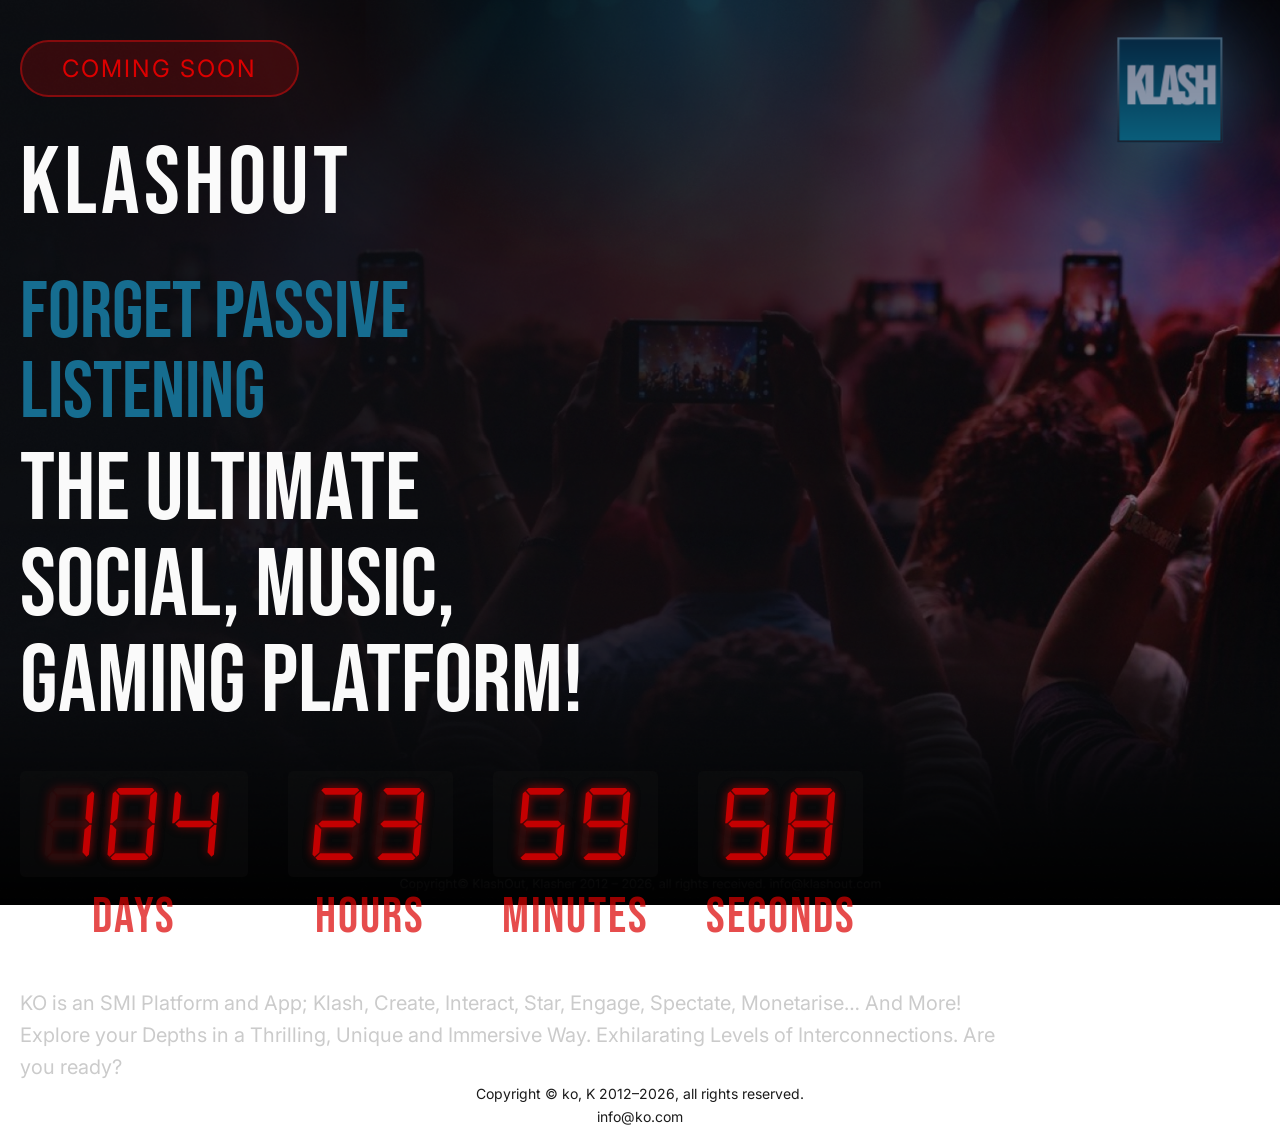
==== index.html @ 460175b8 "git init" ====
<!DOCTYPE html>
<html lang="en">
<head>
    <meta charset="UTF-8">
    <meta name="viewport" content="width=device-width, initial-scale=1.0">
    <title>KO - Coming Soon</title>
    <link rel="stylesheet" href="styles.css">

    <!-- Google Fonts -->
    <link rel="preconnect" href="https://fonts.googleapis.com">
    <link rel="preconnect" href="https://fonts.gstatic.com" crossorigin>
    <link href="https://fonts.googleapis.com/css2?family=Bebas+Neue&family=Inter:wght@400&display=swap" rel="stylesheet">

    <!-- Seven Segment Display Font with ghost segments -->
    <style>
        @font-face {
            font-family: 'DSEG7Classic';
            src: url('fonts/DSEG7-Classic/DSEG7Classic-Italic.ttf') format('truetype');
            font-weight: normal;
            font-style: italic;
        }
    </style>
</head>
<body>
    <!-- Logo Cube - Top Right (static placeholder) -->
    <div class="cube-container">
        <div class="cube">
            <div class="cube-face front"><span>KLASH</span></div>
            <div class="cube-face back"><span></span></div>
            <div class="cube-face left"><span></span></div>
            <div class="cube-face right"><span>OUT<sup class="tm">TM</sup></span></div>
            <div class="cube-face top"><span></span></div>
            <div class="cube-face bottom"><span></span></div>
        </div>
    </div>

    <!-- Main Content -->
    <main class="main-content">

        <!-- Coming Soon Badge -->
        <div class="coming-soon-badge">
            COMING SOON
        </div>

        <!-- Brand Title -->
        <h1 class="brand-title">KLASHOUT</h1>

        <!-- Tagline -->
        <div class="tagline">
            <p class="tagline-1">Forget passive listening</p>
            <p class="tagline-2">The ultimate social, music, gaming platform!</p>
        </div>

        <!-- Countdown -->
        <div class="countdown-container">
            <div class="countdown" id="countdown">
                <div class="countdown-unit">
                    <div class="countdown-value" id="days">00</div>
                    <div class="countdown-label">Days</div>
                </div>
                <div class="countdown-unit">
                    <div class="countdown-value" id="hours">00</div>
                    <div class="countdown-label">Hours</div>
                </div>
                <div class="countdown-unit">
                    <div class="countdown-value" id="minutes">00</div>
                    <div class="countdown-label">Minutes</div>
                </div>
                <div class="countdown-unit">
                    <div class="countdown-value" id="seconds">00</div>
                    <div class="countdown-label">Seconds</div>
                </div>
            </div>
            <div class="launched-message" id="launched">We're Live!</div>
        </div>

        <!-- Platform Description -->
        <p class="description">
            KO is an SMI Platform and App; Klash, Create, Interact, Star, Engage, Spectate, Monetarise… And More!
            Explore your Depths in a Thrilling, Unique and Immersive Way. Exhilarating Levels of Interconnections.
            Are you ready?
        </p>

    </main>

    <!-- Footer -->
    <footer class="footer">
        <p>Copyright © ko, K 2012–2026, all rights reserved.</p>
        <p>info@ko.com</p>
    </footer>

    <!-- JavaScript -->
    <script src="script.js"></script>

    <!-- GoatCounter Analytics -->
    <!--
        TODO: Add GoatCounter tracking script here

        Steps:
        1. Create account at https://goatcounter.com
        2. Register your domain
        3. Paste the script tag below

        Example:
        <script data-goatcounter="https://YOURCODE.goatcounter.com/count"
                async src="//gc.zgo.at/count.js"></script>
    -->
</body>
</html>
---- styles.css ----
/* ===== RESET ===== */
* {
    margin: 0;
    padding: 0;
    box-sizing: border-box;
}

/* ===== BODY ===== */
body {
    font-family: 'Inter', sans-serif;
    background-image: url('./V2_Background.png');
    background-size: cover;
    background-position: center;
    background-attachment: fixed;
    background-repeat: no-repeat;
    min-height: 100vh;
    display: flex;
    flex-direction: column;
    align-items: center;
    justify-content: space-between;
    padding: 40px 20px 20px;
    position: relative;
}

/* ===== LOGO CUBE - TOP RIGHT ===== */
.cube-container {
    position: absolute;
    top: 40px;
    right: 60px;
    perspective: 1000px;
}

/* Glow effect wrapper */
.cube-container::before {
    content: '';
    position: absolute;
    top: 50%;
    left: 50%;
    transform: translate(-50%, -50%);
    width: 250px;
    height: 250px;
    background: radial-gradient(circle, rgba(92, 156, 181, 0.6) 0%, rgba(30, 50, 69, 0.4) 40%, transparent 70%);
    filter: blur(30px);
    z-index: -1;
    pointer-events: none;
}

.cube {
    width: 100px;
    height: 100px;
    position: relative;
    transform-style: preserve-3d;
    /* Fast spin cycle animation - 3 seconds total */
    animation: cubeFastSpin 3s infinite;
}

@keyframes cubeFastSpin {
    /* Pause at starting position - 0-33.33% (1s) */
    0%, 33.33% {
        transform: rotateX(28deg) rotateY(-45deg);
        animation-timing-function: ease-in;
    }

    /* Accelerate - 33.33-37.5% (~0.125s) - slower acceleration, 0.5 rotation */
    37.5% {
        transform: rotateX(28deg) rotateY(135deg);
        animation-timing-function: linear;
    }

    /* Fast spin - 37.5-91.67% (~1.625s) - 35 full rotations at VERY high speed */
    91.67% {
        transform: rotateX(28deg) rotateY(12735deg);
        animation-timing-function: ease-out;
    }

    /* Decelerate - 91.67-95.83% (~0.125s) - smooth deceleration, 0.5 rotation */
    95.83% {
        transform: rotateX(28deg) rotateY(12915deg);
        animation-timing-function: linear;
    }

    /* Pause before loop - 95.83-100% (~0.125s) */
    100% {
        transform: rotateX(28deg) rotateY(12915deg);
    }
}

.cube-face {
    position: absolute;
    width: 100px;
    height: 100px;
    display: flex;
    align-items: center;
    justify-content: center;
    font-family: 'Bebas Neue', sans-serif;
    font-weight: 700;
    text-transform: uppercase;
    letter-spacing: 1px;
    padding: 8px;
    overflow: hidden;
    backface-visibility: hidden;
    -webkit-backface-visibility: hidden;
}

/* Gradient borders using pseudo-elements */
.cube-face::before {
    content: '';
    position: absolute;
    top: 0;
    left: 0;
    right: 0;
    bottom: 0;
    border: 2px solid transparent;
    background: linear-gradient(to bottom, #456278, #192333) border-box;
    -webkit-mask: linear-gradient(#fff 0 0) padding-box, linear-gradient(#fff 0 0);
    -webkit-mask-composite: xor;
    mask: linear-gradient(#fff 0 0) padding-box, linear-gradient(#fff 0 0);
    mask-composite: exclude;
    pointer-events: none;
}

.cube-face span {
    position: relative;
    z-index: 1;
    font-size: 18px;
    background: linear-gradient(to bottom, #848A9D, #8B9AAD);
    -webkit-background-clip: text;
    -webkit-text-fill-color: transparent;
    background-clip: text;
    width: 100%;
    text-align: center;
    line-height: 1;
    display: inline-block;
    transform: scale(1.5, 1.8);
    font-stretch: ultra-expanded;
}

/* Adjust font size based on text length - fit within 80px with 10% padding */
.cube-face.front span {
    /* KLASH - 5 letters */
    font-size: 18px;
    transform: scale(2.8, 2.8);
    letter-spacing: -1px;
}

.cube-face.right span {
    /* OUT - 3 letters */
    font-size: 28px;
    transform: scale(2.6, 1.8);
    letter-spacing: 0px;
}

.cube-face.right .tm {
    font-size: 4px;
    transform: scale(1, 0.5);
    vertical-align: super;
    /* margin-left: 1px; */
    font-weight: 400;
}

.cube-face.front {
    transform: translateZ(50px);
    background: linear-gradient(to bottom, #062842, #0A5F7C);
}

.cube-face.back {
    transform: rotateY(180deg) translateZ(50px);
    background: linear-gradient(to bottom, #062842, #0A5F7C);
}

.cube-face.left {
    transform: rotateY(-90deg) translateZ(50px);
    background: linear-gradient(to bottom, #062842, #0A5F7C);
}

.cube-face.right {
    transform: rotateY(90deg) translateZ(50px);
    background: linear-gradient(to bottom, #062842, #0A5F7C);
}

.cube-face.top {
    transform: rotateX(90deg) translateZ(50px);
    background: linear-gradient(to bottom, #062842, #0A5F7C);
}

.cube-face.bottom {
    transform: rotateX(-90deg) translateZ(50px);
    background: #0C1522;
}

/* ===== MAIN CONTENT ===== */
.main-content {
    /* border: red solid 1px; */
    display: flex;
    flex-direction: column;
    align-items: flex-start;
    justify-content: center;
    text-align: left;
    max-width: 1500px;
    width: 100%;
    flex: 1;
    gap: 40px;
}

/* ===== COMING SOON BADGE ===== */
.coming-soon-badge {
    color: #DC0000;
    background: rgba(220, 0, 0, 0.2);
    border: 2px solid rgba(254, 14, 14, 0.4);
    padding: 12px 40px;
    border-radius: 50px;
    /* font-family: 'Bebas Neue', sans-serif; */
    font-family: 'Inter', sans-serif;
    font-size: 24px;
    letter-spacing: 2px;
}

/* ===== BRAND TITLE ===== */
.brand-title {
    color: #FAFAFA;
    font-family: 'Bebas Neue', sans-serif;
    font-size: 96px;
    font-weight: 400;
    letter-spacing: 4px;
    line-height: 1;
}

/* ===== TAGLINE ===== */
.tagline {
    /* border: red solid 1px; */
    display: flex;
    flex-direction: column;
    gap: 10px;
    padding-right: 650px;
}

.tagline-1 {
    color: #166D90;
    font-family: 'Bebas Neue', sans-serif;
    font-size: 80px;
    font-weight: 400;
    line-height: 1;
}

.tagline-2 {
    color: #FAFAFA;
    font-family: 'Bebas Neue', sans-serif;
    font-size: 96px;
    font-weight: 400;
    line-height: 1;
}

/* ===== COUNTDOWN ===== */
.countdown-container {
    width: 100%;
}

.countdown {
    display: flex;
    gap: 40px;
    justify-content: flex-start;
    flex-wrap: wrap;
}

.countdown-unit {
    display: flex;
    flex-direction: column;
    align-items: center;
    gap: 10px;
}

.countdown-value {
    font-size: 72px;
    font-weight: normal;
    font-style: italic;
    font-family: 'DSEG7Classic', monospace;
    color: #C40001;
    line-height: 1.2;
    letter-spacing: 0.05em;
    position: relative;
    background: rgba(20, 20, 20, 0.3);
    padding: 10px 20px;
    border-radius: 5px;
    text-shadow: 0 0 10px rgba(196, 0, 1, 0.5);
}

/* Ghost segments (non-illuminated segments) */
.countdown-value::before {
    content: '88';
    position: absolute;
    top: 10px;
    left: 20px;
    color: rgba(50, 50, 50, 0.15);
    z-index: -1;
}

.countdown-label {
    color: rgba(220, 0, 0, 0.7);
    font-family: 'Bebas Neue', sans-serif;
    font-size: 50px;
    font-weight: 400;
    letter-spacing: 2px;
}

.launched-message {
    display: none;
    font-size: 72px;
    font-weight: 700;
    font-family: 'Bebas Neue', sans-serif;
    color: #DC0000;
}

/* ===== DESCRIPTION ===== */
.description {
    /* border: red solid 1px; */
    font-family: 'Inter', sans-serif;
    font-size: 20px;
    font-weight: 400;
    color: #CBCBCB;
    line-height: 1.6;
    max-width: 1000px;
}

/* ===== FOOTER ===== */
.footer {
    font-family: 'Inter', sans-serif;
    font-size: 14px;
    font-weight: 400;
    color: #1b1b1b;
    text-align: center;
    line-height: 1.6;
}

/* ===== RESPONSIVE ===== */
@media (max-width: 1024px) {
    .cube-container {
        top: 20px;
        right: 30px;
    }

    .cube-container::before {
        width: 200px;
        height: 200px;
    }

    .cube {
        width: 80px;
        height: 80px;
    }

    .cube-face {
        width: 80px;
        height: 80px;
        padding: 6px;
    }

    .cube-face span {
        font-size: 14px;
        transform: scale(1.5, 1.8);
    }

    .cube-face.front span {
        font-size: 14px;
        transform: scale(2.2, 1.8);
    }

    .cube-face.right span {
        font-size: 22px;
        transform: scale(1.8, 1.8);
    }

    .cube-face.right .tm {
        font-size: 6px;
    }

    .cube-face.front { transform: translateZ(40px); }
    .cube-face.back { transform: rotateY(180deg) translateZ(40px); }
    .cube-face.left { transform: rotateY(-90deg) translateZ(40px); }
    .cube-face.right { transform: rotateY(90deg) translateZ(40px); }
    .cube-face.top { transform: rotateX(90deg) translateZ(40px); }
    .cube-face.bottom { transform: rotateX(-90deg) translateZ(40px); }

    .brand-title {
        font-size: 72px;
    }

    .tagline-1 {
        font-size: 60px;
    }

    .tagline-2 {
        font-size: 72px;
    }
}

@media (max-width: 768px) {
    body {
        padding: 20px;
    }

    .cube-container {
        top: 15px;
        right: 15px;
    }

    .cube-container::before {
        width: 150px;
        height: 150px;
    }

    .cube {
        width: 60px;
        height: 60px;
    }

    .cube-face {
        width: 60px;
        height: 60px;
        padding: 5px;
    }

    .cube-face span {
        font-size: 11px;
        transform: scale(1.5, 1.8);
    }

    .cube-face.front span {
        font-size: 11px;
        transform: scale(2.2, 1.8);
    }

    .cube-face.right span {
        font-size: 17px;
        transform: scale(1.8, 1.8);
    }

    .cube-face.right .tm {
        font-size: 5px;
    }

    .cube-face.front { transform: translateZ(30px); }
    .cube-face.back { transform: rotateY(180deg) translateZ(30px); }
    .cube-face.left { transform: rotateY(-90deg) translateZ(30px); }
    .cube-face.right { transform: rotateY(90deg) translateZ(30px); }
    .cube-face.top { transform: rotateX(90deg) translateZ(30px); }
    .cube-face.bottom { transform: rotateX(-90deg) translateZ(30px); }

    .main-content {
        gap: 30px;
    }

    .coming-soon-badge {
        font-size: 18px;
        padding: 10px 30px;
    }

    .brand-title {
        font-size: 48px;
    }

    .tagline-1 {
        font-size: 36px;
    }

    .tagline-2 {
        font-size: 48px;
    }

    .countdown {
        gap: 20px;
    }

    .countdown-value {
        font-size: 48px;
    }

    .countdown-label {
        font-size: 32px;
    }

    .description {
        font-size: 16px;
    }

    .footer {
        font-size: 12px;
    }
}

@media (max-width: 480px) {
    .tagline-1 {
        font-size: 28px;
    }

    .tagline-2 {
        font-size: 36px;
    }

    .countdown-value {
        font-size: 36px;
    }

    .countdown-label {
        font-size: 24px;
    }

    .description {
        font-size: 14px;
    }
}
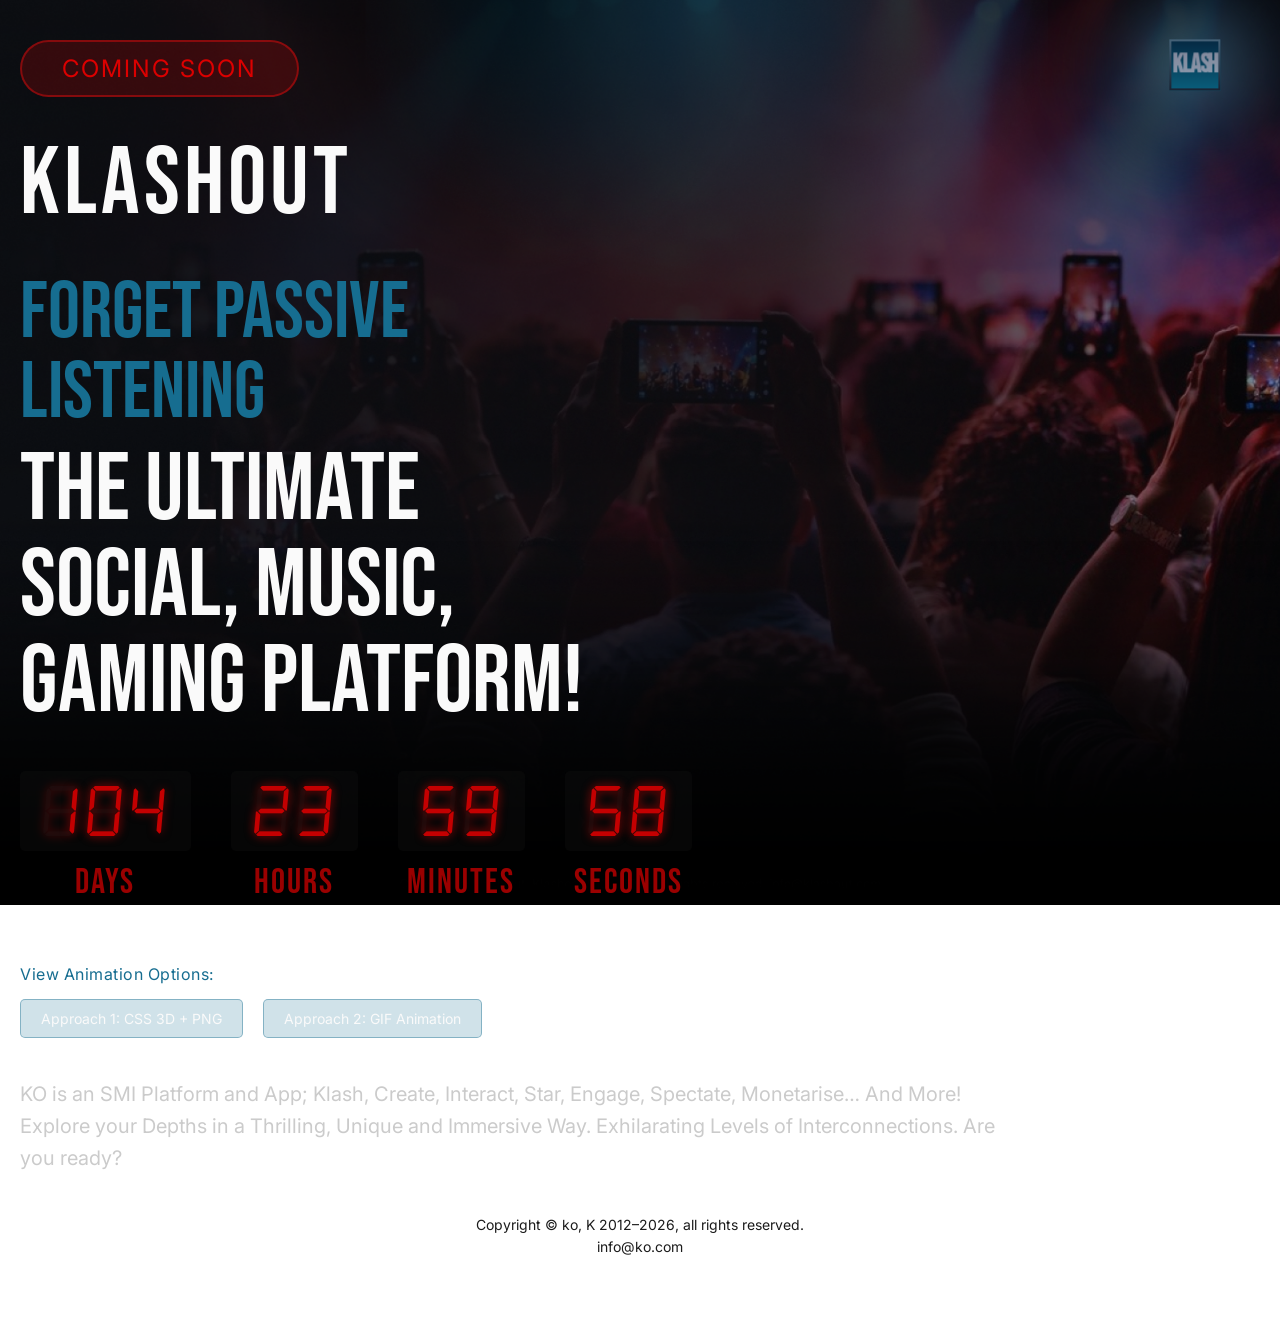
==== commit 40e53b2c: "show appraoches to logo using css and gifs" ====
--- a/index.html
+++ b/index.html
@@ -74,6 +74,15 @@
             <div class="launched-message" id="launched">We're Live!</div>
         </div>
 
+        <!-- Animation Options Navigation -->
+        <div class="animation-options">
+            <p class="options-label">View Animation Options:</p>
+            <div class="options-links">
+                <a href="index-option1.html" class="option-link">Approach 1: CSS 3D + PNG</a>
+                <a href="index-option3.html" class="option-link">Approach 2: GIF Animation</a>
+            </div>
+        </div>
+
         <!-- Platform Description -->
         <p class="description">
             KO is an SMI Platform and App; Klash, Create, Interact, Star, Engage, Spectate, Monetarise… And More!
--- a/styles.css
+++ b/styles.css
@@ -20,6 +20,19 @@
     justify-content: space-between;
     padding: 40px 20px 20px;
     position: relative;
+}
+
+/* Bottom gradient overlay */
+body::after {
+    content: '';
+    position: fixed;
+    bottom: 0;
+    left: 0;
+    right: 0;
+    height: 40vh;
+    background: linear-gradient(to bottom, transparent 0%, rgba(0, 0, 0, 0.9) 100%);
+    pointer-events: none;
+    z-index: 0;
 }
 
 /* ===== LOGO CUBE - TOP RIGHT ===== */
@@ -46,8 +59,8 @@
 }
 
 .cube {
-    width: 100px;
-    height: 100px;
+    width: 50px;
+    height: 50px;
     position: relative;
     transform-style: preserve-3d;
     /* Fast spin cycle animation - 3 seconds total */
@@ -87,8 +100,8 @@
 
 .cube-face {
     position: absolute;
-    width: 100px;
-    height: 100px;
+    width: 50px;
+    height: 50px;
     display: flex;
     align-items: center;
     justify-content: center;
@@ -96,7 +109,7 @@
     font-weight: 700;
     text-transform: uppercase;
     letter-spacing: 1px;
-    padding: 8px;
+    padding: 4px;
     overflow: hidden;
     backface-visibility: hidden;
     -webkit-backface-visibility: hidden;
@@ -122,7 +135,7 @@
 .cube-face span {
     position: relative;
     z-index: 1;
-    font-size: 18px;
+    font-size: 9px;
     background: linear-gradient(to bottom, #848A9D, #8B9AAD);
     -webkit-background-clip: text;
     -webkit-text-fill-color: transparent;
@@ -135,23 +148,23 @@
     font-stretch: ultra-expanded;
 }
 
-/* Adjust font size based on text length - fit within 80px with 10% padding */
+/* Adjust font size based on text length - fit within 40px with 10% padding */
 .cube-face.front span {
     /* KLASH - 5 letters */
-    font-size: 18px;
+    font-size: 9px;
     transform: scale(2.8, 2.8);
-    letter-spacing: -1px;
+    letter-spacing: -0.5px;
 }
 
 .cube-face.right span {
     /* OUT - 3 letters */
-    font-size: 28px;
+    font-size: 14px;
     transform: scale(2.6, 1.8);
     letter-spacing: 0px;
 }
 
 .cube-face.right .tm {
-    font-size: 4px;
+    font-size: 2px;
     transform: scale(1, 0.5);
     vertical-align: super;
     /* margin-left: 1px; */
@@ -159,32 +172,32 @@
 }
 
 .cube-face.front {
-    transform: translateZ(50px);
+    transform: translateZ(25px);
     background: linear-gradient(to bottom, #062842, #0A5F7C);
 }
 
 .cube-face.back {
-    transform: rotateY(180deg) translateZ(50px);
+    transform: rotateY(180deg) translateZ(25px);
     background: linear-gradient(to bottom, #062842, #0A5F7C);
 }
 
 .cube-face.left {
-    transform: rotateY(-90deg) translateZ(50px);
+    transform: rotateY(-90deg) translateZ(25px);
     background: linear-gradient(to bottom, #062842, #0A5F7C);
 }
 
 .cube-face.right {
-    transform: rotateY(90deg) translateZ(50px);
+    transform: rotateY(90deg) translateZ(25px);
     background: linear-gradient(to bottom, #062842, #0A5F7C);
 }
 
 .cube-face.top {
-    transform: rotateX(90deg) translateZ(50px);
+    transform: rotateX(90deg) translateZ(25px);
     background: linear-gradient(to bottom, #062842, #0A5F7C);
 }
 
 .cube-face.bottom {
-    transform: rotateX(-90deg) translateZ(50px);
+    transform: rotateX(-90deg) translateZ(25px);
     background: #0C1522;
 }
 
@@ -200,6 +213,8 @@
     width: 100%;
     flex: 1;
     gap: 40px;
+    position: relative;
+    z-index: 1;
 }
 
 /* ===== COMING SOON BADGE ===== */
@@ -270,7 +285,7 @@
 }
 
 .countdown-value {
-    font-size: 72px;
+    font-size: 50px;
     font-weight: normal;
     font-style: italic;
     font-family: 'DSEG7Classic', monospace;
@@ -297,7 +312,7 @@
 .countdown-label {
     color: rgba(220, 0, 0, 0.7);
     font-family: 'Bebas Neue', sans-serif;
-    font-size: 50px;
+    font-size: 35px;
     font-weight: 400;
     letter-spacing: 2px;
 }
@@ -321,6 +336,47 @@
     max-width: 1000px;
 }
 
+/* ===== ANIMATION OPTIONS ===== */
+.animation-options {
+    display: flex;
+    flex-direction: column;
+    gap: 15px;
+    margin-top: 20px;
+}
+
+.options-label {
+    font-family: 'Inter', sans-serif;
+    font-size: 16px;
+    font-weight: 400;
+    color: #166D90;
+    letter-spacing: 0.5px;
+}
+
+.options-links {
+    display: flex;
+    gap: 20px;
+    flex-wrap: wrap;
+}
+
+.option-link {
+    font-family: 'Inter', sans-serif;
+    font-size: 14px;
+    font-weight: 400;
+    color: #FAFAFA;
+    background: rgba(22, 109, 144, 0.2);
+    border: 1px solid rgba(22, 109, 144, 0.4);
+    padding: 10px 20px;
+    border-radius: 5px;
+    text-decoration: none;
+    transition: all 0.3s ease;
+}
+
+.option-link:hover {
+    background: rgba(22, 109, 144, 0.3);
+    border-color: rgba(22, 109, 144, 0.6);
+    color: #FFFFFF;
+}
+
 /* ===== FOOTER ===== */
 .footer {
     font-family: 'Inter', sans-serif;
@@ -329,6 +385,9 @@
     color: #1b1b1b;
     text-align: center;
     line-height: 1.6;
+    padding: 40px 20px;
+    position: relative;
+    z-index: 1;
 }
 
 /* ===== RESPONSIVE ===== */
@@ -344,41 +403,41 @@
     }
 
     .cube {
-        width: 80px;
-        height: 80px;
+        width: 40px;
+        height: 40px;
     }
 
     .cube-face {
-        width: 80px;
-        height: 80px;
-        padding: 6px;
+        width: 40px;
+        height: 40px;
+        padding: 3px;
     }
 
     .cube-face span {
-        font-size: 14px;
+        font-size: 7px;
         transform: scale(1.5, 1.8);
     }
 
     .cube-face.front span {
-        font-size: 14px;
+        font-size: 7px;
         transform: scale(2.2, 1.8);
     }
 
     .cube-face.right span {
-        font-size: 22px;
+        font-size: 11px;
         transform: scale(1.8, 1.8);
     }
 
     .cube-face.right .tm {
-        font-size: 6px;
-    }
-
-    .cube-face.front { transform: translateZ(40px); }
-    .cube-face.back { transform: rotateY(180deg) translateZ(40px); }
-    .cube-face.left { transform: rotateY(-90deg) translateZ(40px); }
-    .cube-face.right { transform: rotateY(90deg) translateZ(40px); }
-    .cube-face.top { transform: rotateX(90deg) translateZ(40px); }
-    .cube-face.bottom { transform: rotateX(-90deg) translateZ(40px); }
+        font-size: 3px;
+    }
+
+    .cube-face.front { transform: translateZ(20px); }
+    .cube-face.back { transform: rotateY(180deg) translateZ(20px); }
+    .cube-face.left { transform: rotateY(-90deg) translateZ(20px); }
+    .cube-face.right { transform: rotateY(90deg) translateZ(20px); }
+    .cube-face.top { transform: rotateX(90deg) translateZ(20px); }
+    .cube-face.bottom { transform: rotateX(-90deg) translateZ(20px); }
 
     .brand-title {
         font-size: 72px;
@@ -409,41 +468,41 @@
     }
 
     .cube {
-        width: 60px;
-        height: 60px;
+        width: 30px;
+        height: 30px;
     }
 
     .cube-face {
-        width: 60px;
-        height: 60px;
-        padding: 5px;
+        width: 30px;
+        height: 30px;
+        padding: 2.5px;
     }
 
     .cube-face span {
-        font-size: 11px;
+        font-size: 5.5px;
         transform: scale(1.5, 1.8);
     }
 
     .cube-face.front span {
-        font-size: 11px;
+        font-size: 5.5px;
         transform: scale(2.2, 1.8);
     }
 
     .cube-face.right span {
-        font-size: 17px;
+        font-size: 8.5px;
         transform: scale(1.8, 1.8);
     }
 
     .cube-face.right .tm {
-        font-size: 5px;
-    }
-
-    .cube-face.front { transform: translateZ(30px); }
-    .cube-face.back { transform: rotateY(180deg) translateZ(30px); }
-    .cube-face.left { transform: rotateY(-90deg) translateZ(30px); }
-    .cube-face.right { transform: rotateY(90deg) translateZ(30px); }
-    .cube-face.top { transform: rotateX(90deg) translateZ(30px); }
-    .cube-face.bottom { transform: rotateX(-90deg) translateZ(30px); }
+        font-size: 2.5px;
+    }
+
+    .cube-face.front { transform: translateZ(15px); }
+    .cube-face.back { transform: rotateY(180deg) translateZ(15px); }
+    .cube-face.left { transform: rotateY(-90deg) translateZ(15px); }
+    .cube-face.right { transform: rotateY(90deg) translateZ(15px); }
+    .cube-face.top { transform: rotateX(90deg) translateZ(15px); }
+    .cube-face.bottom { transform: rotateX(-90deg) translateZ(15px); }
 
     .main-content {
         gap: 30px;
@@ -482,6 +541,15 @@
         font-size: 16px;
     }
 
+    .options-label {
+        font-size: 14px;
+    }
+
+    .option-link {
+        font-size: 12px;
+        padding: 8px 16px;
+    }
+
     .footer {
         font-size: 12px;
     }
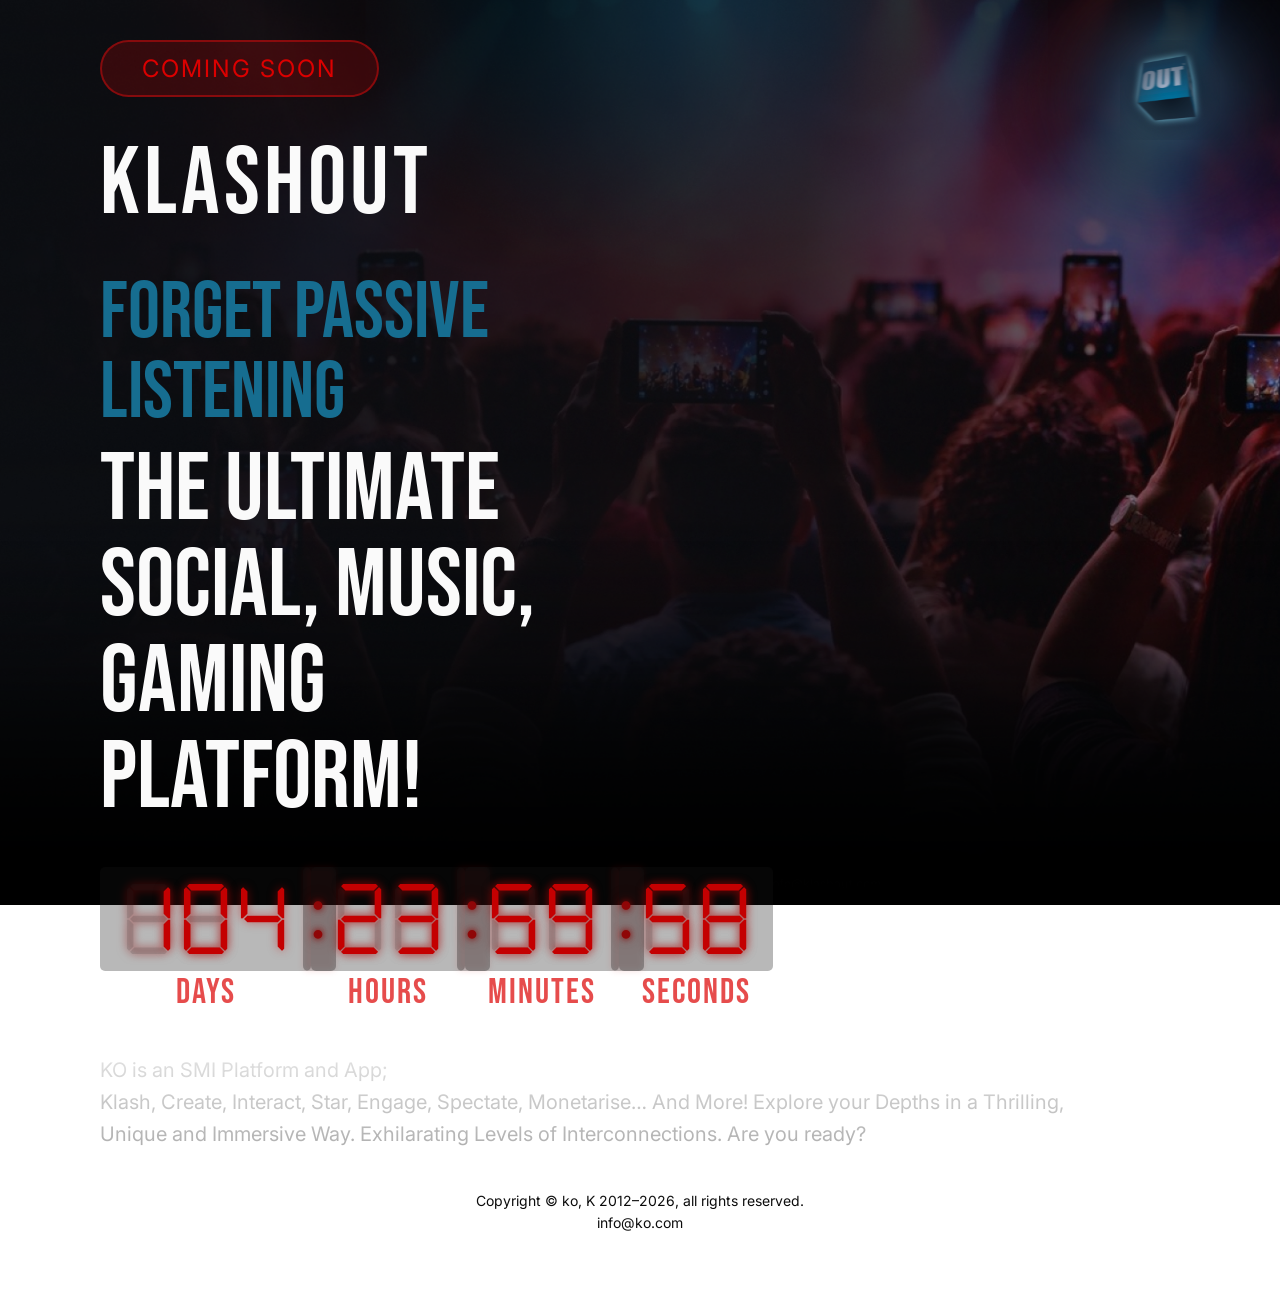
==== commit e7d99f2f: "switched to gif approach, added footer fade, fixed lining, removed italic timer" ====
--- a/index.html
+++ b/index.html
@@ -15,23 +15,16 @@
     <style>
         @font-face {
             font-family: 'DSEG7Classic';
-            src: url('fonts/DSEG7-Classic/DSEG7Classic-Italic.ttf') format('truetype');
+            src: url('fonts/DSEG7-Classic/DSEG7Classic-Regular.ttf') format('truetype');
             font-weight: normal;
-            font-style: italic;
+            font-style: normal;
         }
     </style>
 </head>
 <body>
-    <!-- Logo Cube - Top Right (static placeholder) -->
+    <!-- Logo Cube - OPTION 3: Simple GIF -->
     <div class="cube-container">
-        <div class="cube">
-            <div class="cube-face front"><span>KLASH</span></div>
-            <div class="cube-face back"><span></span></div>
-            <div class="cube-face left"><span></span></div>
-            <div class="cube-face right"><span>OUT<sup class="tm">TM</sup></span></div>
-            <div class="cube-face top"><span></span></div>
-            <div class="cube-face bottom"><span></span></div>
-        </div>
+        <img src="./Assets/spinbox/boxSpinningCropped.gif" alt="KlashOut Logo" class="cube-gif">
     </div>
 
     <!-- Main Content -->
@@ -74,20 +67,14 @@
             <div class="launched-message" id="launched">We're Live!</div>
         </div>
 
-        <!-- Animation Options Navigation -->
-        <div class="animation-options">
-            <p class="options-label">View Animation Options:</p>
-            <div class="options-links">
-                <a href="index-option1.html" class="option-link">Approach 1: CSS 3D + PNG</a>
-                <a href="index-option3.html" class="option-link">Approach 2: GIF Animation</a>
-            </div>
-        </div>
 
         <!-- Platform Description -->
         <p class="description">
-            KO is an SMI Platform and App; Klash, Create, Interact, Star, Engage, Spectate, Monetarise… And More!
+            KO is an SMI Platform and App; <br>
+            Klash, Create, Interact, Star, Engage, Spectate, Monetarise… And More!
             Explore your Depths in a Thrilling, Unique and Immersive Way. Exhilarating Levels of Interconnections.
             Are you ready?
+            <br>
         </p>
 
     </main>
--- a/styles.css
+++ b/styles.css
@@ -18,7 +18,7 @@
     flex-direction: column;
     align-items: center;
     justify-content: space-between;
-    padding: 40px 20px 20px;
+    padding: 40px 100px 20px;
     position: relative;
 }
 
@@ -35,12 +35,11 @@
     z-index: 0;
 }
 
-/* ===== LOGO CUBE - TOP RIGHT ===== */
+/* ===== LOGO CUBE - TOP RIGHT (PNG Sequence Animation) ===== */
 .cube-container {
     position: absolute;
     top: 40px;
     right: 60px;
-    perspective: 1000px;
 }
 
 /* Glow effect wrapper */
@@ -58,148 +57,27 @@
     pointer-events: none;
 }
 
-.cube {
-    width: 50px;
-    height: 50px;
-    position: relative;
-    transform-style: preserve-3d;
-    /* Fast spin cycle animation - 3 seconds total */
-    animation: cubeFastSpin 3s infinite;
-}
-
-@keyframes cubeFastSpin {
-    /* Pause at starting position - 0-33.33% (1s) */
-    0%, 33.33% {
-        transform: rotateX(28deg) rotateY(-45deg);
-        animation-timing-function: ease-in;
-    }
-
-    /* Accelerate - 33.33-37.5% (~0.125s) - slower acceleration, 0.5 rotation */
-    37.5% {
-        transform: rotateX(28deg) rotateY(135deg);
-        animation-timing-function: linear;
-    }
-
-    /* Fast spin - 37.5-91.67% (~1.625s) - 35 full rotations at VERY high speed */
-    91.67% {
-        transform: rotateX(28deg) rotateY(12735deg);
-        animation-timing-function: ease-out;
-    }
-
-    /* Decelerate - 91.67-95.83% (~0.125s) - smooth deceleration, 0.5 rotation */
-    95.83% {
-        transform: rotateX(28deg) rotateY(12915deg);
-        animation-timing-function: linear;
-    }
-
-    /* Pause before loop - 95.83-100% (~0.125s) */
-    100% {
-        transform: rotateX(28deg) rotateY(12915deg);
-    }
-}
-
-.cube-face {
-    position: absolute;
-    width: 50px;
-    height: 50px;
-    display: flex;
-    align-items: center;
-    justify-content: center;
-    font-family: 'Bebas Neue', sans-serif;
-    font-weight: 700;
-    text-transform: uppercase;
-    letter-spacing: 1px;
-    padding: 4px;
-    overflow: hidden;
-    backface-visibility: hidden;
-    -webkit-backface-visibility: hidden;
-}
-
-/* Gradient borders using pseudo-elements */
-.cube-face::before {
-    content: '';
-    position: absolute;
-    top: 0;
-    left: 0;
-    right: 0;
-    bottom: 0;
-    border: 2px solid transparent;
-    background: linear-gradient(to bottom, #456278, #192333) border-box;
-    -webkit-mask: linear-gradient(#fff 0 0) padding-box, linear-gradient(#fff 0 0);
-    -webkit-mask-composite: xor;
-    mask: linear-gradient(#fff 0 0) padding-box, linear-gradient(#fff 0 0);
-    mask-composite: exclude;
-    pointer-events: none;
-}
-
-.cube-face span {
-    position: relative;
-    z-index: 1;
-    font-size: 9px;
-    background: linear-gradient(to bottom, #848A9D, #8B9AAD);
-    -webkit-background-clip: text;
-    -webkit-text-fill-color: transparent;
-    background-clip: text;
-    width: 100%;
-    text-align: center;
-    line-height: 1;
-    display: inline-block;
-    transform: scale(1.5, 1.8);
-    font-stretch: ultra-expanded;
-}
-
-/* Adjust font size based on text length - fit within 40px with 10% padding */
-.cube-face.front span {
-    /* KLASH - 5 letters */
-    font-size: 9px;
-    transform: scale(2.8, 2.8);
-    letter-spacing: -0.5px;
-}
-
-.cube-face.right span {
-    /* OUT - 3 letters */
-    font-size: 14px;
-    transform: scale(2.6, 1.8);
-    letter-spacing: 0px;
-}
-
-.cube-face.right .tm {
-    font-size: 2px;
-    transform: scale(1, 0.5);
-    vertical-align: super;
-    /* margin-left: 1px; */
-    font-weight: 400;
-}
-
-.cube-face.front {
-    transform: translateZ(25px);
-    background: linear-gradient(to bottom, #062842, #0A5F7C);
-}
-
-.cube-face.back {
-    transform: rotateY(180deg) translateZ(25px);
-    background: linear-gradient(to bottom, #062842, #0A5F7C);
-}
-
-.cube-face.left {
-    transform: rotateY(-90deg) translateZ(25px);
-    background: linear-gradient(to bottom, #062842, #0A5F7C);
-}
-
-.cube-face.right {
-    transform: rotateY(90deg) translateZ(25px);
-    background: linear-gradient(to bottom, #062842, #0A5F7C);
-}
-
-.cube-face.top {
-    transform: rotateX(90deg) translateZ(25px);
-    background: linear-gradient(to bottom, #062842, #0A5F7C);
-}
-
-.cube-face.bottom {
-    transform: rotateX(-90deg) translateZ(25px);
-    background: #0C1522;
-}
+/* GIF cube styling */
+.cube-gif {
+    width: 100px;
+    height: 100px;
+    display: block;
+    /* Fade edges to transparent using mask */
+    mask-image: radial-gradient(circle at center,
+        black 10%,
+        rgba(0, 0, 0, 0.15) 70%,
+        transparent 100%
+    );
+}
+
+.cube-animated {
+    width: 100px;
+    height: 100px;
+    background-size: contain;
+    background-position: center;
+    background-repeat: no-repeat;
+}
+
 
 /* ===== MAIN CONTENT ===== */
 .main-content {
@@ -246,7 +124,7 @@
     display: flex;
     flex-direction: column;
     gap: 10px;
-    padding-right: 650px;
+    padding-right: 550px;
 }
 
 .tagline-1 {
@@ -272,26 +150,48 @@
 
 .countdown {
     display: flex;
-    gap: 40px;
     justify-content: flex-start;
     flex-wrap: wrap;
+    align-items: flex-end;
+    gap: 0;
 }
 
 .countdown-unit {
     display: flex;
     flex-direction: column;
     align-items: center;
-    gap: 10px;
-}
-
-.countdown-value {
-    font-size: 50px;
+}
+
+/* Add colon after countdown value except for the last unit */
+.countdown-unit:not(:last-child) .countdown-value::after {
+    content: ':';
+    position: absolute;
+    right: -25px;
+    top: 50%;
+    transform: translateY(-50%);
+    font-size: 70px;
     font-weight: normal;
-    font-style: italic;
+    font-style: normal;
     font-family: 'DSEG7Classic', monospace;
     color: #C40001;
     line-height: 1.2;
     letter-spacing: 0.05em;
+    background: rgba(20, 20, 20, 0.3);
+    padding: 10px 8px;
+    border-radius: 5px;
+    text-shadow: 0 0 10px rgba(196, 0, 1, 0.5),
+                 0 0 20px rgba(196, 0, 1, 0.3),
+                 0 0 5px rgba(196, 0, 1, 0.6);
+    filter: drop-shadow(0 0 3px rgba(196, 0, 1, 0.4));
+}
+
+.countdown-value {
+    font-size: 70px;
+    font-weight: normal;
+    font-style: normal;
+    font-family: 'DSEG7Classic', monospace;
+    color: #C40001;
+    line-height: 1.2;
     position: relative;
     background: rgba(20, 20, 20, 0.3);
     padding: 10px 20px;
@@ -331,9 +231,12 @@
     font-family: 'Inter', sans-serif;
     font-size: 20px;
     font-weight: 400;
-    color: #CBCBCB;
     line-height: 1.6;
     max-width: 1000px;
+    background: linear-gradient(to bottom, #cbcbcb86 0%, #5757577b 100%);
+    -webkit-background-clip: text;
+    -webkit-text-fill-color: transparent;
+    background-clip: text;
 }
 
 /* ===== ANIMATION OPTIONS ===== */
@@ -382,7 +285,6 @@
     font-family: 'Inter', sans-serif;
     font-size: 14px;
     font-weight: 400;
-    color: #1b1b1b;
     text-align: center;
     line-height: 1.6;
     padding: 40px 20px;
@@ -390,6 +292,13 @@
     z-index: 1;
 }
 
+.footer p {
+    background: linear-gradient(to bottom, #1b1b1b 0%, #000000 100%);
+    -webkit-background-clip: text;
+    -webkit-text-fill-color: transparent;
+    background-clip: text;
+}
+
 /* ===== RESPONSIVE ===== */
 @media (max-width: 1024px) {
     .cube-container {
@@ -400,6 +309,11 @@
     .cube-container::before {
         width: 200px;
         height: 200px;
+    }
+
+    .cube-gif {
+        width: 80px;
+        height: 80px;
     }
 
     .cube {
@@ -467,6 +381,11 @@
         height: 150px;
     }
 
+    .cube-gif {
+        width: 60px;
+        height: 60px;
+    }
+
     .cube {
         width: 30px;
         height: 30px;
@@ -526,7 +445,13 @@
     }
 
     .countdown {
-        gap: 20px;
+        gap: 0;
+    }
+
+    .countdown-unit:not(:last-child) .countdown-value::after {
+        right: -20px;
+        font-size: 48px;
+        padding: 8px 6px;
     }
 
     .countdown-value {
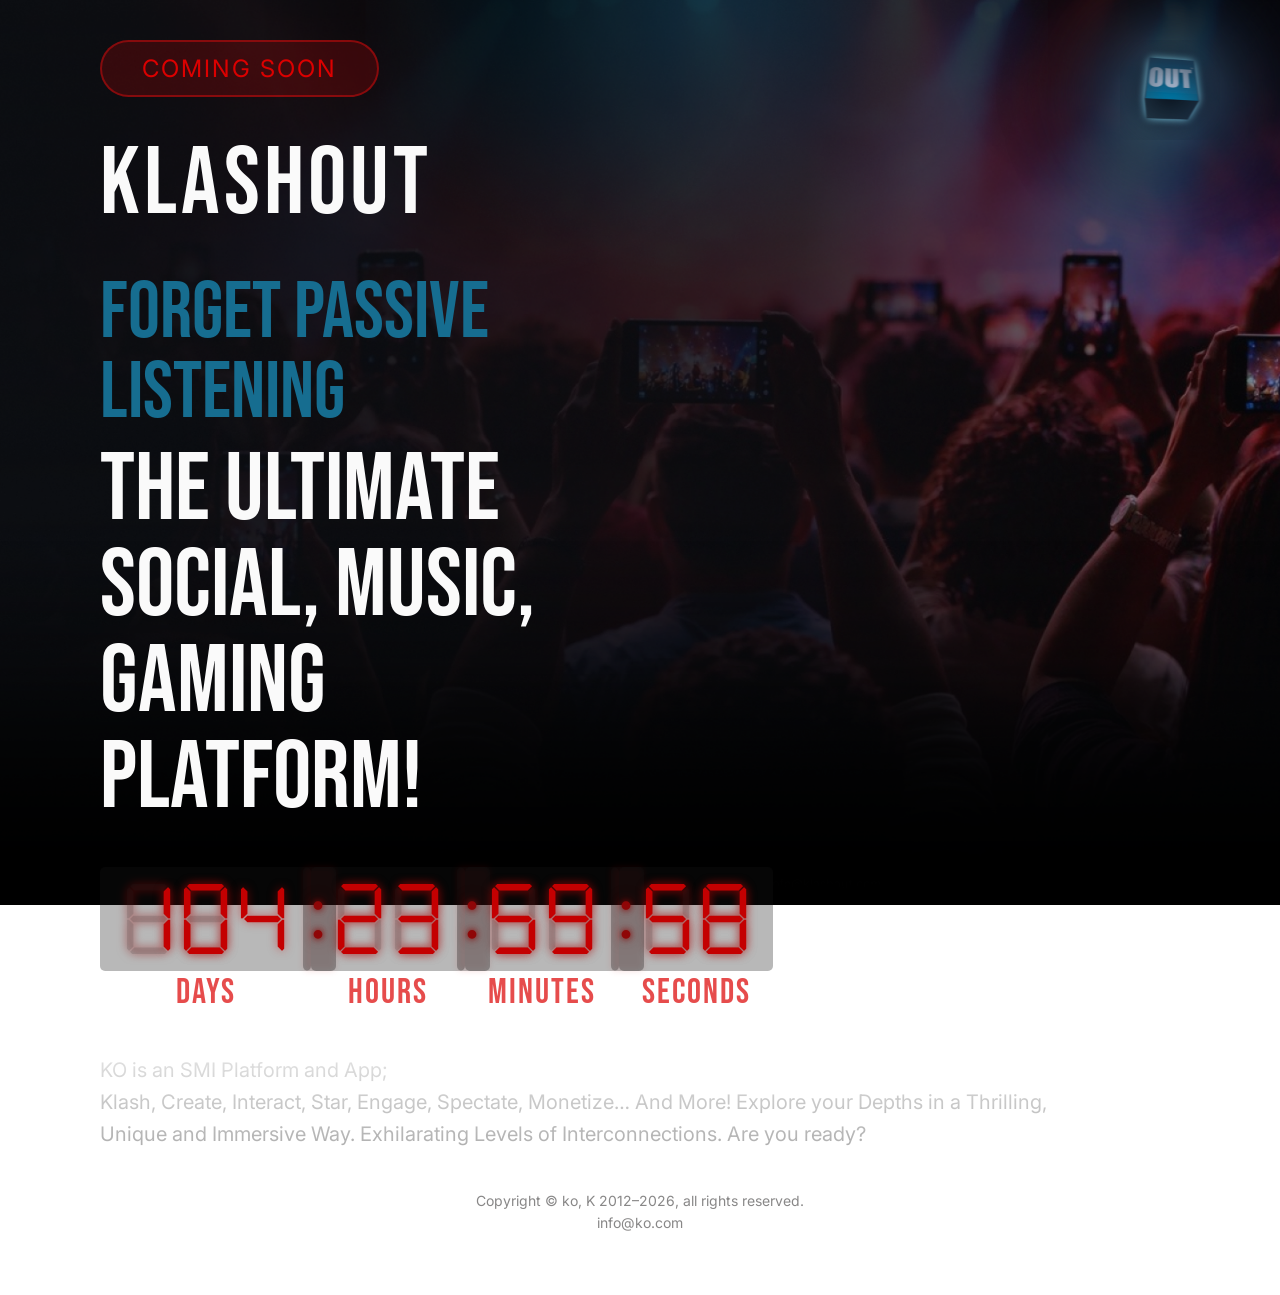
==== commit 24847aa8: "make footer visible" ====
--- a/index.html
+++ b/index.html
@@ -71,7 +71,7 @@
         <!-- Platform Description -->
         <p class="description">
             KO is an SMI Platform and App; <br>
-            Klash, Create, Interact, Star, Engage, Spectate, Monetarise… And More!
+            Klash, Create, Interact, Star, Engage, Spectate, Monetize… And More!
             Explore your Depths in a Thrilling, Unique and Immersive Way. Exhilarating Levels of Interconnections.
             Are you ready?
             <br>
--- a/styles.css
+++ b/styles.css
@@ -239,49 +239,11 @@
     background-clip: text;
 }
 
-/* ===== ANIMATION OPTIONS ===== */
-.animation-options {
-    display: flex;
-    flex-direction: column;
-    gap: 15px;
-    margin-top: 20px;
-}
-
-.options-label {
-    font-family: 'Inter', sans-serif;
-    font-size: 16px;
-    font-weight: 400;
-    color: #166D90;
-    letter-spacing: 0.5px;
-}
-
-.options-links {
-    display: flex;
-    gap: 20px;
-    flex-wrap: wrap;
-}
-
-.option-link {
-    font-family: 'Inter', sans-serif;
-    font-size: 14px;
-    font-weight: 400;
-    color: #FAFAFA;
-    background: rgba(22, 109, 144, 0.2);
-    border: 1px solid rgba(22, 109, 144, 0.4);
-    padding: 10px 20px;
-    border-radius: 5px;
-    text-decoration: none;
-    transition: all 0.3s ease;
-}
-
-.option-link:hover {
-    background: rgba(22, 109, 144, 0.3);
-    border-color: rgba(22, 109, 144, 0.6);
-    color: #FFFFFF;
-}
 
 /* ===== FOOTER ===== */
 .footer {
+    /* border: 1px red solid; */
+    color: rgba(83, 82, 82, 0.694);
     font-family: 'Inter', sans-serif;
     font-size: 14px;
     font-weight: 400;
@@ -293,10 +255,10 @@
 }
 
 .footer p {
-    background: linear-gradient(to bottom, #1b1b1b 0%, #000000 100%);
+    /* background: linear-gradient(to bottom, #1b1b1b 0%, #000000 100%); */
     -webkit-background-clip: text;
-    -webkit-text-fill-color: transparent;
-    background-clip: text;
+    /* -webkit-text-fill-color: transparent; */
+    /* background-clip: text; */
 }
 
 /* ===== RESPONSIVE ===== */
@@ -501,3 +463,80 @@
         font-size: 14px;
     }
 }
+
+/* ===== LANDSCAPE ORIENTATION ON MOBILE ===== */
+@media (max-width: 926px) and (orientation: landscape) {
+    body {
+        padding: 20px 40px 10px;
+    }
+
+    .cube-container {
+        top: 15px;
+        right: 20px;
+    }
+
+    .cube-container::before {
+        width: 120px;
+        height: 120px;
+    }
+
+    .cube-gif {
+        width: 50px;
+        height: 50px;
+    }
+
+    .main-content {
+        gap: 20px;
+    }
+
+    .coming-soon-badge {
+        font-size: 16px;
+        padding: 8px 24px;
+    }
+
+    .brand-title {
+        font-size: 48px;
+    }
+
+    .tagline {
+        padding-right: 100px;
+    }
+
+    .tagline-1 {
+        font-size: 36px;
+    }
+
+    .tagline-2 {
+        font-size: 44px;
+    }
+
+    .countdown-unit:not(:last-child) .countdown-value::after {
+        right: -18px;
+        font-size: 40px;
+        padding: 6px 5px;
+    }
+
+    .countdown-value {
+        font-size: 40px;
+        padding: 6px 12px;
+    }
+
+    .countdown-value::before {
+        top: 6px;
+        left: 12px;
+    }
+
+    .countdown-label {
+        font-size: 24px;
+    }
+
+    .description {
+        font-size: 14px;
+        max-width: 700px;
+    }
+
+    .footer {
+        font-size: 11px;
+        padding: 20px 10px;
+    }
+}
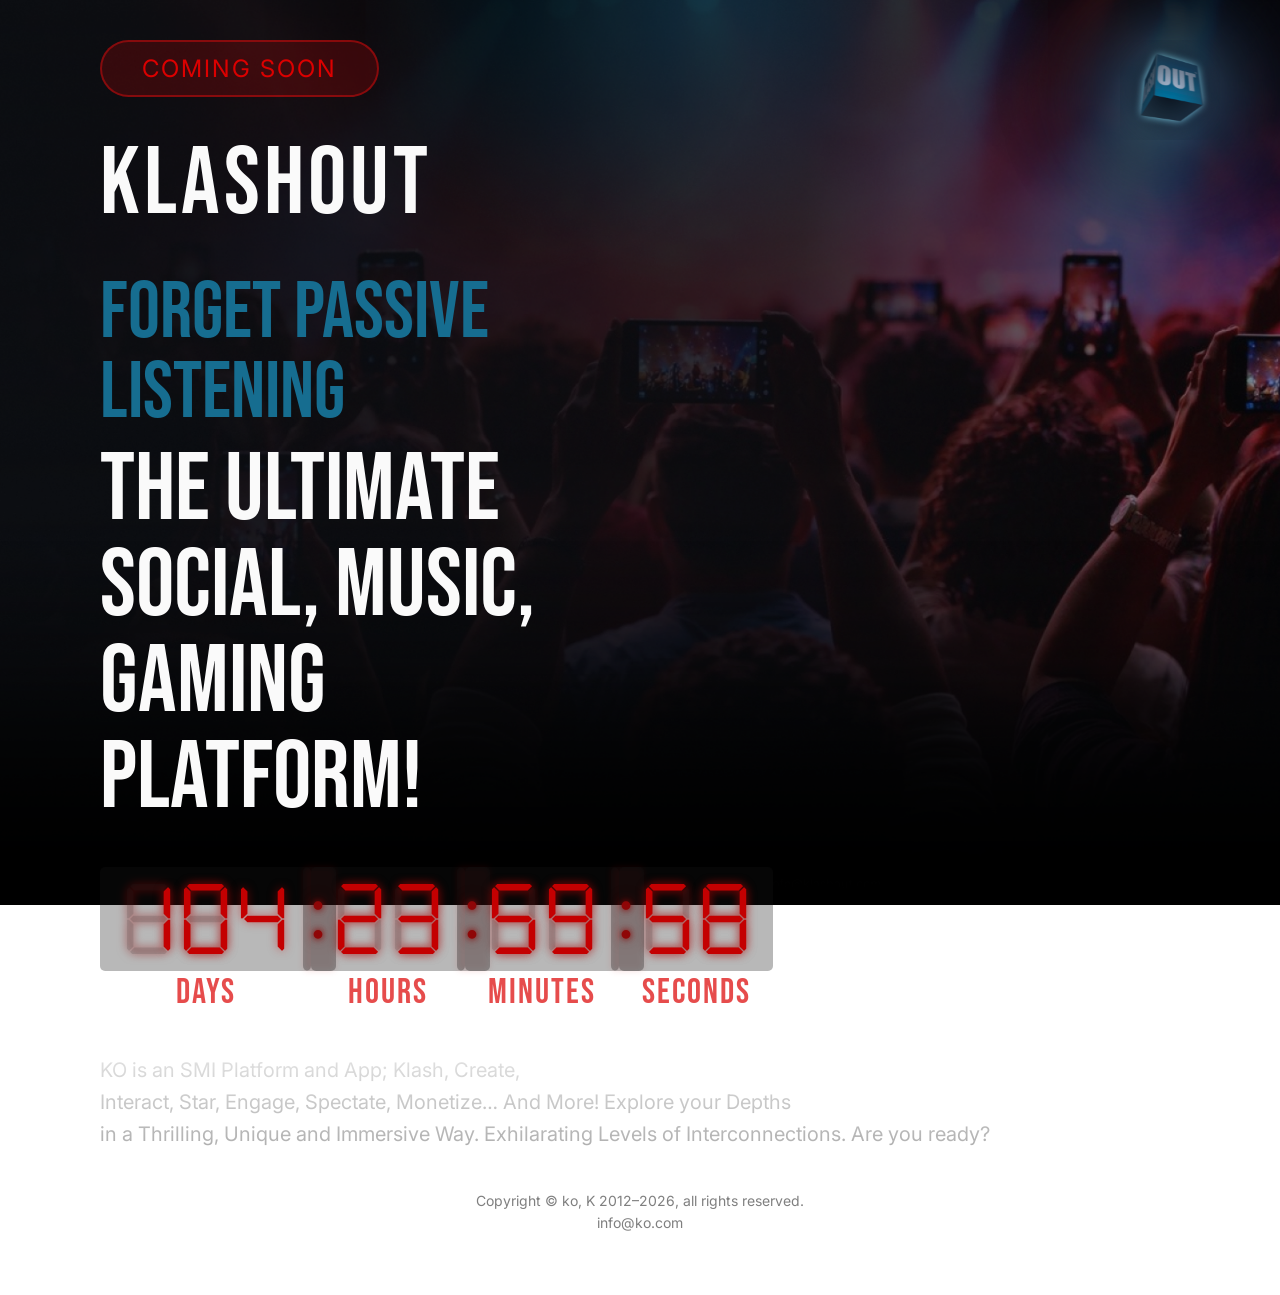
==== commit fd07752c: "change description line lenght, make copyright text darker" ====
--- a/index.html
+++ b/index.html
@@ -13,12 +13,7 @@
 
     <!-- Seven Segment Display Font with ghost segments -->
     <style>
-        @font-face {
-            font-family: 'DSEG7Classic';
-            src: url('fonts/DSEG7-Classic/DSEG7Classic-Regular.ttf') format('truetype');
-            font-weight: normal;
-            font-style: normal;
-        }
+
     </style>
 </head>
 <body>
@@ -70,9 +65,9 @@
 
         <!-- Platform Description -->
         <p class="description">
-            KO is an SMI Platform and App; <br>
-            Klash, Create, Interact, Star, Engage, Spectate, Monetize… And More!
-            Explore your Depths in a Thrilling, Unique and Immersive Way. Exhilarating Levels of Interconnections.
+            KO is an SMI Platform and App;
+            Klash, Create, <br>Interact, Star, Engage, Spectate, Monetize… And More!
+            Explore your Depths <br>in a Thrilling, Unique and Immersive Way. Exhilarating Levels of Interconnections.
             Are you ready?
             <br>
         </p>
--- a/styles.css
+++ b/styles.css
@@ -1,4 +1,12 @@
 /* ===== RESET ===== */
+
+@font-face {
+    font-family: 'DSEG7Classic';
+    src: url('fonts/DSEG7-Classic/DSEG7Classic-Regular.ttf') format('truetype');
+    font-weight: normal;
+    font-style: normal;
+}
+
 * {
     margin: 0;
     padding: 0;
@@ -243,7 +251,7 @@
 /* ===== FOOTER ===== */
 .footer {
     /* border: 1px red solid; */
-    color: rgba(83, 82, 82, 0.694);
+    color: rgba(66, 66, 66, 0.679);
     font-family: 'Inter', sans-serif;
     font-size: 14px;
     font-weight: 400;
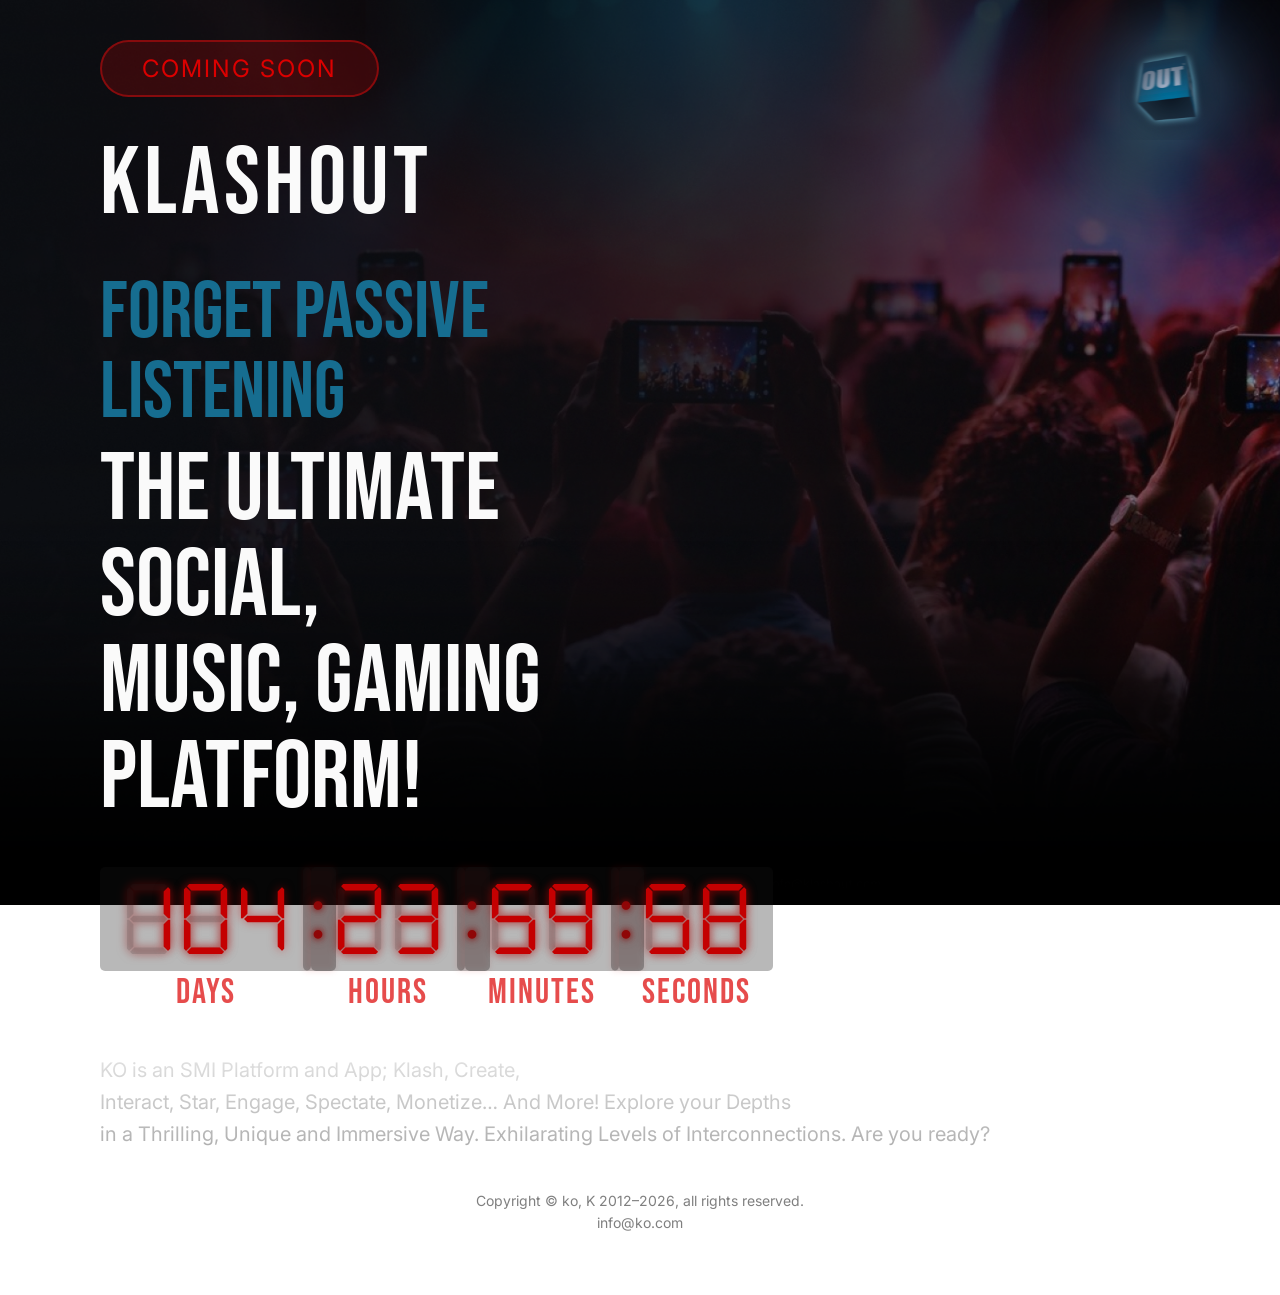
==== commit 98f008cc: "breakline in the tagline" ====
--- a/index.html
+++ b/index.html
@@ -36,7 +36,7 @@
         <!-- Tagline -->
         <div class="tagline">
             <p class="tagline-1">Forget passive listening</p>
-            <p class="tagline-2">The ultimate social, music, gaming platform!</p>
+            <p class="tagline-2">The ultimate social, <br>music, gaming platform!</p>
         </div>
 
         <!-- Countdown -->
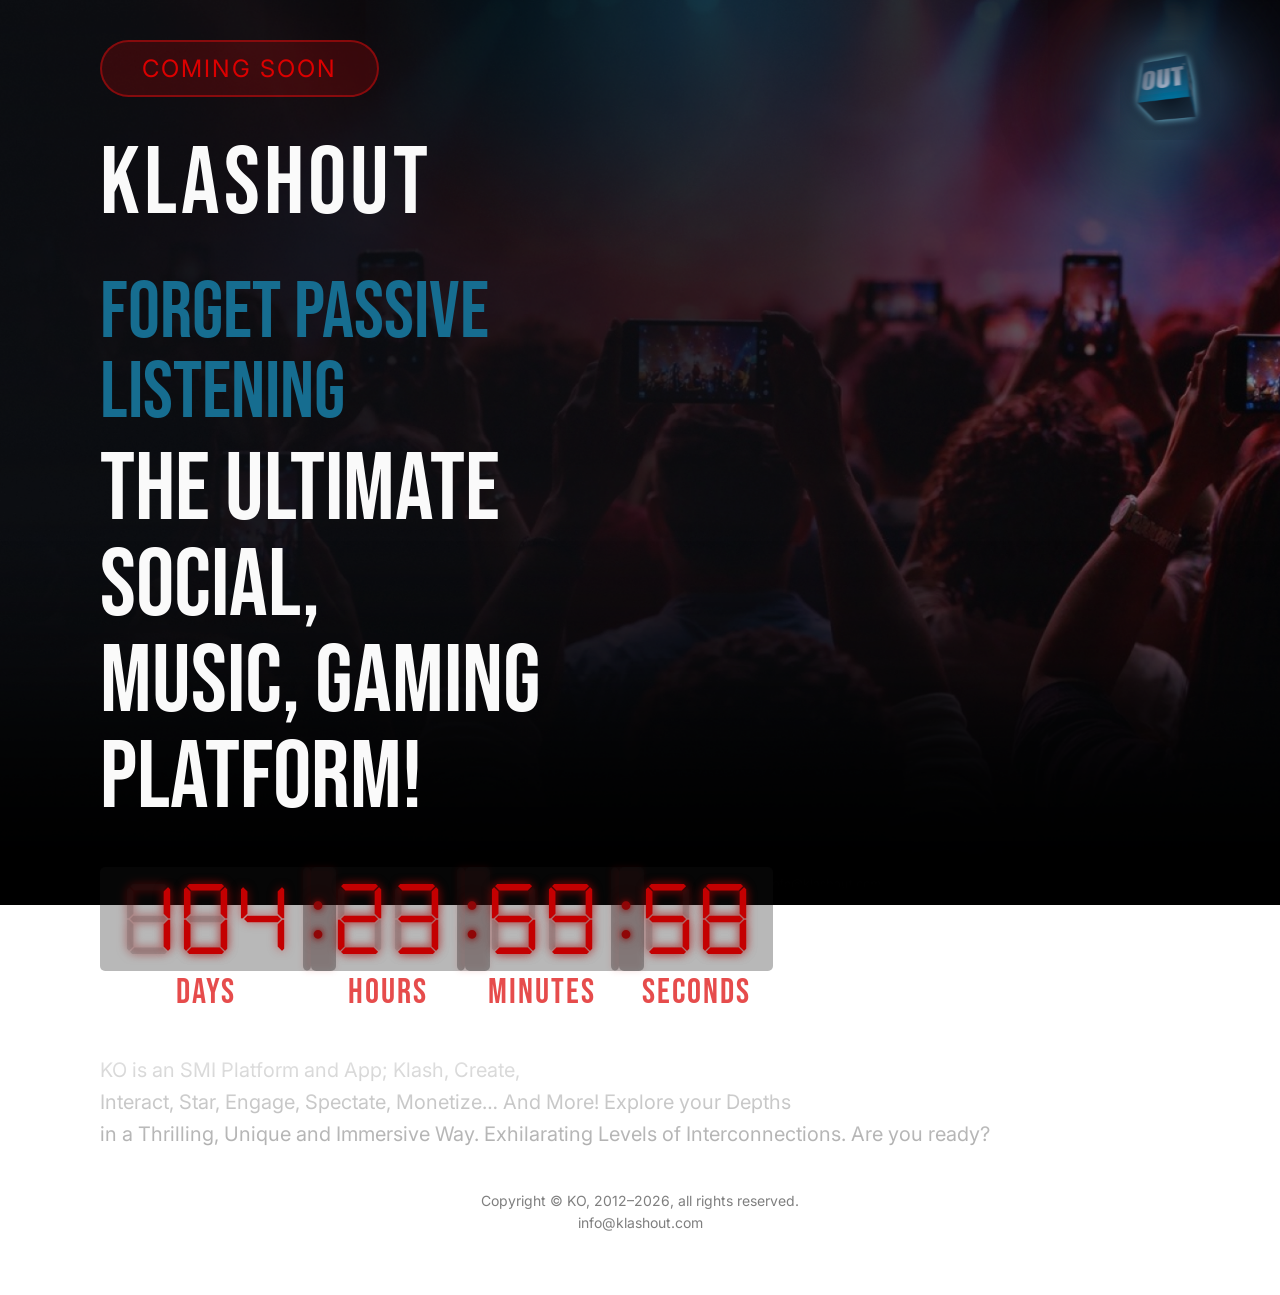
==== commit cf6e74bb: "correct footer text" ====
--- a/index.html
+++ b/index.html
@@ -76,8 +76,8 @@
 
     <!-- Footer -->
     <footer class="footer">
-        <p>Copyright © ko, K 2012–2026, all rights reserved.</p>
-        <p>info@ko.com</p>
+        <p>Copyright © KO, 2012–2026, all rights reserved.</p>
+        <p>info@klashout.com</p>
     </footer>
 
     <!-- JavaScript -->
